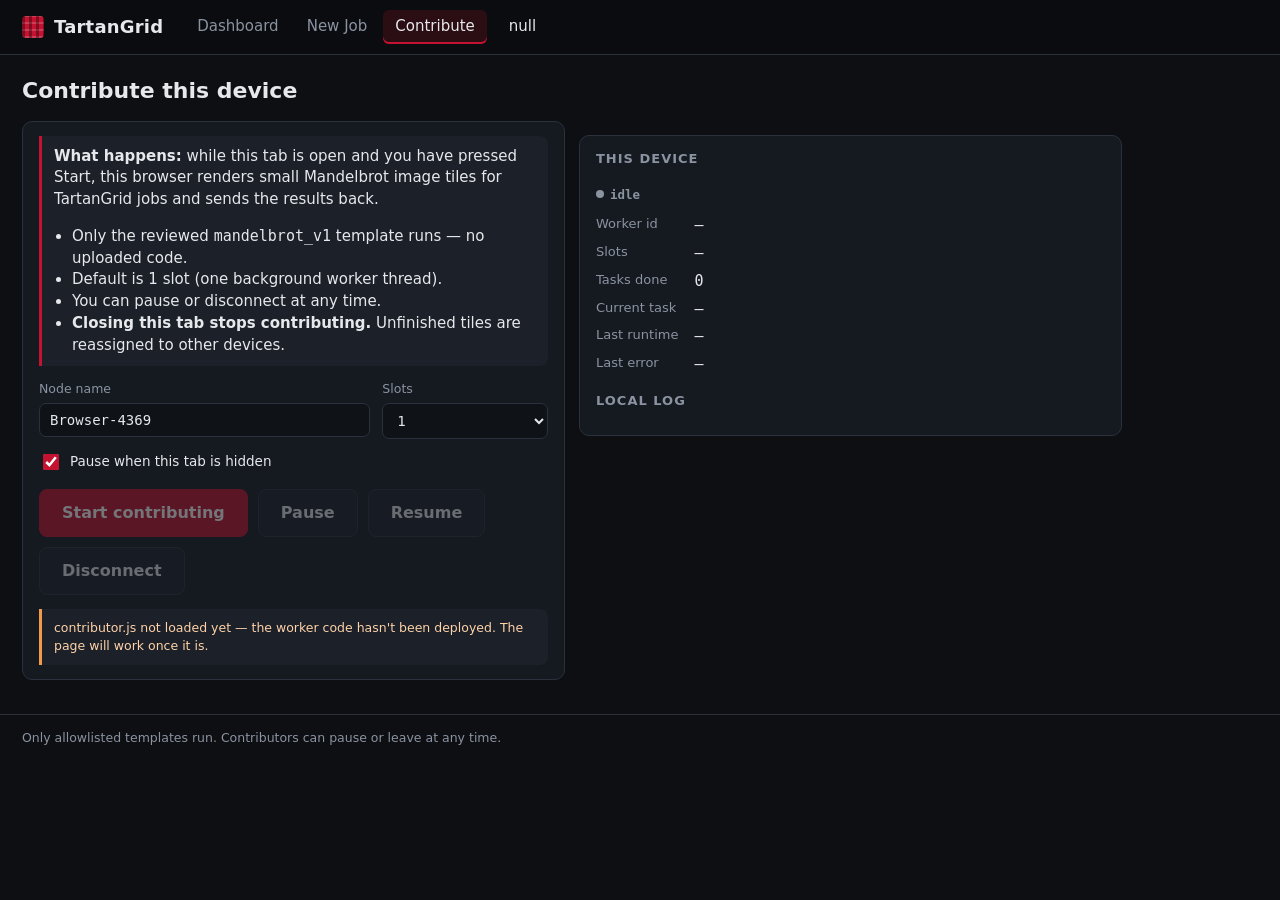
==== backend/static/contribute.html @ 4c3f1f61 "Add frontend pages (B): dashboard, new job, job detail, contribute Plain HTML/CSS/JS served from bac" ====
<!DOCTYPE html>
<html lang="en">
<head>
  <meta charset="utf-8">
  <meta name="viewport" content="width=device-width, initial-scale=1">
  <title>TartanGrid — Contribute</title>
  <link rel="icon" href="data:,">
  <link rel="stylesheet" href="style.css">
</head>
<body>
  <header class="site"></header>
  <main>
    <h1>Contribute this device</h1>
    <div class="contrib-layout">
      <section class="panel">
        <div class="note">
          <p style="margin-top:0"><strong>What happens:</strong> while this tab is open and you have pressed Start,
            this browser renders small Mandelbrot image tiles for TartanGrid jobs and sends the results back.</p>
          <ul style="margin:0; padding-left:18px">
            <li>Only the reviewed <span class="mono">mandelbrot_v1</span> template runs — no uploaded code.</li>
            <li>Default is 1 slot (one background worker thread).</li>
            <li>You can pause or disconnect at any time.</li>
            <li><strong>Closing this tab stops contributing.</strong> Unfinished tiles are reassigned to other devices.</li>
          </ul>
        </div>

        <div class="form-grid" style="grid-template-columns: 2fr 1fr; margin-top:14px">
          <div><label for="name">Node name</label><input type="text" id="name" maxlength="40" autocomplete="off"></div>
          <div><label for="slots">Slots</label>
            <select id="slots"><option>1</option><option>2</option><option>3</option><option>4</option></select></div>
        </div>
        <label class="check" style="margin-top:12px"><input type="checkbox" id="auto-pause" checked> Pause when this tab is hidden</label>
        <div class="note err small" id="form-err" style="margin-top:12px" hidden></div>

        <div class="btn-row" style="margin-top:16px">
          <button class="btn primary big" id="start">Start contributing</button>
          <button class="btn big" id="pause" disabled>Pause</button>
          <button class="btn big" id="resume" disabled>Resume</button>
          <button class="btn big" id="stop" disabled>Disconnect</button>
        </div>
        <div class="note warn small" id="not-loaded" style="margin-top:14px" hidden>contributor.js not loaded yet — the worker code hasn't been deployed. The page will work once it is.</div>
      </section>

      <section class="panel">
        <h2>This device</h2>
        <div class="state-big" id="state"><span class="status status-idle">idle</span></div>
        <dl class="kv" style="margin-top:12px">
          <dt>Worker id</dt><dd id="s-worker">—</dd>
          <dt>Slots</dt><dd id="s-slots">—</dd>
          <dt>Tasks done</dt><dd id="s-done">0</dd>
          <dt>Current task</dt><dd id="s-current">—</dd>
          <dt>Last runtime</dt><dd id="s-last">—</dd>
          <dt>Last error</dt><dd id="s-error">—</dd>
        </dl>
        <h2 style="margin-top:16px">Local log</h2>
        <ul class="local-log" id="log"></ul>
      </section>
    </div>
  </main>
  <footer class="site"></footer>

  <script src="common.js"></script>
  <script>
    "use strict";
    TG.renderChrome("contribute");

    // ---------- node name (remembered; storage may be unavailable) ----------
    const nameInput = TG.$("#name");
    let saved = null;
    try { saved = localStorage.getItem("tg_node_name"); } catch (_) {}
    nameInput.value = saved || "Browser-" + String(Math.floor(1000 + Math.random() * 9000));
    nameInput.addEventListener("change", () => { try { localStorage.setItem("tg_node_name", nameInput.value.trim()); } catch (_) {} });

    // ---------- load C's scripts (mock mode uses TG.MockContributor instead) ----------
    let Impl = null;
    function loadScript(src) {
      return new Promise((resolve) => {
        const s = document.createElement("script");
        s.src = src;
        s.onload = () => resolve(true);
        s.onerror = () => resolve(false);
        document.head.appendChild(s);
      });
    }
    const ready = (async () => {
      if (TG.MOCK) { Impl = TG.MockContributor; return; }
      await loadScript("mandelbrot_kernel.js");
      await loadScript("contributor.js");
      if (typeof window.TartanContributor === "function") Impl = window.TartanContributor;
      else TG.$("#not-loaded").hidden = false;
      setButtons();
    })();

    // ---------- state ----------
    let c = null;
    let state = "idle";
    let manualPause = false, autoPaused = false, busy = false;
    const logLines = [];

    function log(msg) {
      logLines.unshift(new Date().toLocaleTimeString([], { hour12: false }) + "  " + msg);
      logLines.length = Math.min(logLines.length, 20);
      TG.$("#log").replaceChildren(...logLines.map((l) => TG.el("li", null, l)));
    }

    function setButtons() {
      const can = !!Impl && !busy;
      TG.$("#start").disabled = !can || !["idle", "stopped", "error"].includes(state);
      TG.$("#pause").disabled = !can || state !== "running";
      TG.$("#resume").disabled = !can || state !== "paused";
      TG.$("#stop").disabled = !can || !["running", "paused", "connecting", "error"].includes(state) || !c;
      nameInput.disabled = TG.$("#slots").disabled = !["idle", "stopped", "error"].includes(state);
    }

    function onStatus(s) {
      state = s.state || state;
      TG.$("#state").replaceChildren(TG.statusBadge(state));
      TG.$("#s-worker").textContent = s.workerId || "—";
      TG.$("#s-slots").textContent = s.slots ?? "—";
      TG.$("#s-done").textContent = s.tasksDone ?? 0;
      TG.$("#s-current").textContent = s.currentTaskIds && s.currentTaskIds.length ? s.currentTaskIds.map((i) => "#" + i).join(", ") : "—";
      TG.$("#s-last").textContent = s.lastRuntimeMs != null ? (s.lastRuntimeMs / 1000).toFixed(2) + " s" : "—";
      TG.$("#s-error").textContent = s.lastError || "—";
      setButtons();
    }

    async function run(label, fn) {
      busy = true; setButtons();
      try { await fn(); }
      catch (e) {
        log(label + " failed: " + e.message);
        const err = TG.$("#form-err");
        err.textContent = label + " failed: " + e.message;
        err.hidden = false;
      }
      finally { busy = false; setButtons(); }
    }

    // ---------- buttons ----------
    TG.$("#start").addEventListener("click", () => run("Start", async () => {
      await ready;
      if (!Impl) return;
      const name = nameInput.value.trim();
      if (name.length < 1 || name.length > 40) throw new Error("Node name must be 1–40 characters.");
      try { localStorage.setItem("tg_node_name", name); } catch (_) {}
      TG.$("#form-err").hidden = true;
      manualPause = autoPaused = false;
      c = new Impl({ name, slots: parseInt(TG.$("#slots").value, 10) });   // fresh instance every Start
      c.on("status", onStatus);
      c.on("log", log);
      c.on("task_done", (e) => log(`task #${e.taskId} done in ${(e.runtimeMs / 1000).toFixed(2)}s`));
      log(`starting as "${name}"…`);
      await c.start();
      if (document.hidden && TG.$("#auto-pause").checked) await autoPause();
    }));
    TG.$("#pause").addEventListener("click", () => run("Pause", async () => { manualPause = true; autoPaused = false; await c.pause(); }));
    TG.$("#resume").addEventListener("click", () => run("Resume", async () => { manualPause = false; autoPaused = false; await c.resume(); }));
    TG.$("#stop").addEventListener("click", () => run("Disconnect", async () => { await c.stop(); }));

    // ---------- auto pause when hidden ----------
    async function autoPause() {
      if (!c || state !== "running" || manualPause) return;
      autoPaused = true;
      log("tab hidden → pausing");
      await c.pause();
    }
    document.addEventListener("visibilitychange", () => {
      if (!TG.$("#auto-pause").checked || !c) return;
      if (document.hidden) {
        autoPause().catch((e) => log("auto-pause failed: " + e.message));
      } else if (autoPaused && !manualPause && state === "paused") {
        autoPaused = false;
        log("tab visible → resuming");
        c.resume().catch((e) => log("auto-resume failed: " + e.message));
      }
    });

    setButtons();
  </script>
</body>
</html>
---- backend/static/style.css ----
/* TartanGrid — shared styles (owner: B). Dark console look, CMU red accent. */
:root {
  --bg: #0d0f12;
  --panel: #151920;
  --panel-2: #1b2029;
  --line: #2a313d;
  --text: #e6e8eb;
  --muted: #8b93a1;
  --red: #c41230;
  --red-soft: rgba(196, 18, 48, 0.18);
  --green: #3ccf7a;
  --yellow: #f2c94c;
  --orange: #f2994a;
  --grey: #6f7785;
  --dark-grey: #454b55;
  --mono: ui-monospace, "SF Mono", "Cascadia Mono", Menlo, Consolas, monospace;
  --sans: system-ui, -apple-system, "Segoe UI", Roboto, sans-serif;
  --radius: 10px;
}
* { box-sizing: border-box; }
html, body { margin: 0; background: var(--bg); color: var(--text); font: 15px/1.45 var(--sans); }
a { color: #ff6b81; text-decoration: none; }
a:hover { text-decoration: underline; }
code, .mono, .num { font-family: var(--mono); }
.num { font-variant-numeric: tabular-nums; }
.muted { color: var(--muted); }
.small { font-size: 12.5px; }
[hidden] { display: none !important; }

/* ---------- chrome ---------- */
header.site {
  display: flex; align-items: center; gap: 22px;
  padding: 10px 22px; border-bottom: 1px solid var(--line); background: #0a0c0f;
  position: sticky; top: 0; z-index: 10;
}
.brand { display: flex; align-items: center; gap: 10px; color: var(--text); font-weight: 700; font-size: 18px; letter-spacing: 0.2px; }
.brand:hover { text-decoration: none; }
.logo {
  width: 22px; height: 22px; border-radius: 4px;
  background:
    repeating-linear-gradient(90deg, rgba(0,0,0,.35) 0 3px, transparent 3px 7px),
    repeating-linear-gradient(0deg, rgba(255,255,255,.18) 0 2px, transparent 2px 7px),
    var(--red);
}
header.site nav { display: flex; gap: 4px; }
header.site nav a { color: var(--muted); padding: 6px 12px; border-radius: 6px; }
header.site nav a:hover { color: var(--text); background: var(--panel-2); text-decoration: none; }
header.site nav a.active { color: var(--text); background: var(--red-soft); box-shadow: inset 0 -2px 0 var(--red); }
.mock-badge {
  margin-left: auto; font: 700 11px var(--mono); letter-spacing: 1px; color: #111;
  background: var(--yellow); padding: 3px 8px; border-radius: 4px;
}
footer.site { padding: 14px 22px 22px; color: var(--muted); font-size: 12.5px; border-top: 1px solid var(--line); margin-top: 18px; }
main { padding: 16px 22px; max-width: 1500px; margin: 0 auto; }
h1 { font-size: 22px; margin: 4px 0 14px; }
h2 { font-size: 13px; margin: 0 0 10px; text-transform: uppercase; letter-spacing: 1px; color: var(--muted); font-weight: 600; }
.banner { background: rgba(242, 153, 74, 0.15); border: 1px solid var(--orange); color: #ffd2a8; padding: 8px 12px; border-radius: 8px; margin-bottom: 12px; white-space: pre-wrap; }

/* ---------- panels & layout ---------- */
.panel { background: var(--panel); border: 1px solid var(--line); border-radius: var(--radius); padding: 14px 16px; }
.panel + .panel { margin-top: 14px; }
.panel-head { display: flex; align-items: baseline; justify-content: space-between; gap: 10px; margin-bottom: 10px; }
.panel-head h2 { margin: 0; }
.grid-2 { display: grid; grid-template-columns: minmax(0, 1.25fr) minmax(0, 1fr); gap: 14px; align-items: start; }
.stack > * + * { margin-top: 14px; }

.cards { display: grid; grid-template-columns: repeat(5, minmax(0, 1fr)); gap: 12px; margin-bottom: 14px; }
.card { background: var(--panel); border: 1px solid var(--line); border-radius: var(--radius); padding: 12px 14px; }
.card .label { color: var(--muted); font-size: 12px; text-transform: uppercase; letter-spacing: .8px; }
.card .value { font: 700 30px/1.15 var(--mono); margin-top: 4px; }
.card.accent { border-color: rgba(196, 18, 48, .6); background: linear-gradient(180deg, var(--red-soft), var(--panel) 70%); }

/* ---------- tables ---------- */
table { width: 100%; border-collapse: collapse; }
th { text-align: left; color: var(--muted); font-weight: 600; font-size: 12px; text-transform: uppercase; letter-spacing: .6px; padding: 6px 8px; border-bottom: 1px solid var(--line); }
td { padding: 7px 8px; border-bottom: 1px solid #20262f; vertical-align: middle; }
tr:last-child td { border-bottom: none; }
td.num, th.num { text-align: right; }
.empty { color: var(--muted); padding: 14px 8px; text-align: center; }

/* ---------- badges ---------- */
.badge { display: inline-block; font: 700 10.5px var(--mono); letter-spacing: .8px; padding: 2px 7px; border-radius: 4px; vertical-align: 1px; }
.type-browser { background: #d7dbe0; color: #1b1f24; }
.type-native { background: var(--red); color: #fff; }
.status { display: inline-flex; align-items: center; gap: 6px; font: 600 12.5px var(--mono); }
.status::before { content: ""; width: 8px; height: 8px; border-radius: 50%; background: currentColor; }
.status-online, .status-completed, .status-running { color: var(--green); }
.status-paused, .status-queued { color: var(--yellow); }
.status-offline { color: var(--grey); }
.status-left, .status-cancelled { color: var(--dark-grey); }
.status-failed { color: var(--orange); }
.status-connecting, .status-idle, .status-stopped { color: var(--muted); }
.status-error { color: var(--orange); }
.dot { display: inline-block; width: 10px; height: 10px; border-radius: 50%; flex: none; vertical-align: -1px; }
.dot-empty { background: transparent; }

/* ---------- event feed ---------- */
.events { list-style: none; margin: 0; padding: 0; max-height: 360px; overflow-y: auto; font: 12.5px/1.4 var(--mono); }
.events.tall { max-height: 460px; }
.ev { display: grid; grid-template-columns: 66px 124px 12px 1fr; gap: 8px; align-items: center; padding: 4px 6px; border-radius: 5px; }
.ev + .ev { border-top: 1px solid #1d222a; }
.ev-time { color: var(--muted); }
.ev-type { color: #aeb5c1; overflow: hidden; text-overflow: ellipsis; white-space: nowrap; }
.ev-msg { overflow-wrap: anywhere; }
.ev-alert .ev-type, .ev-alert .ev-msg { color: var(--orange); }
.ev-good .ev-type { color: var(--green); }
.ev-reassigned .ev-type { color: #111; background: var(--orange); border-radius: 3px; padding: 0 4px; font-weight: 700; justify-self: start; }
.flash { animation: flash 1.6s ease-out 1; }
@keyframes flash {
  0% { background: rgba(242, 153, 74, .55); }
  100% { background: transparent; }
}

/* ---------- forms & buttons ---------- */
label { display: block; font-size: 12.5px; color: var(--muted); margin-bottom: 4px; }
input[type=text], input[type=number], select, textarea {
  width: 100%; background: #0f1217; color: var(--text); border: 1px solid var(--line); border-radius: 7px;
  padding: 8px 10px; font: 14px var(--mono);
}
textarea { font-family: var(--sans); min-height: 76px; resize: vertical; }
input:focus, select:focus, textarea:focus { outline: none; border-color: var(--red); box-shadow: 0 0 0 2px var(--red-soft); }
.check { display: flex; align-items: center; gap: 8px; color: var(--text); font-size: 13.5px; margin: 0; cursor: pointer; }
.check input { accent-color: var(--red); width: 16px; height: 16px; }
.btn {
  display: inline-flex; align-items: center; justify-content: center; gap: 6px;
  background: var(--panel-2); color: var(--text); border: 1px solid var(--line); border-radius: 8px;
  padding: 9px 16px; font: 600 14px var(--sans); cursor: pointer;
}
.btn:hover:not(:disabled) { border-color: #48505e; background: #222834; }
.btn:disabled { opacity: .4; cursor: not-allowed; }
.btn.primary { background: var(--red); border-color: var(--red); color: #fff; }
.btn.primary:hover:not(:disabled) { background: #d8173a; }
.btn.big { padding: 13px 22px; font-size: 16px; min-height: 48px; }
.btn-row { display: flex; flex-wrap: wrap; gap: 10px; }
.form-grid { display: grid; grid-template-columns: repeat(4, minmax(0, 1fr)); gap: 12px; }
.note { border-left: 3px solid var(--red); background: var(--panel-2); padding: 10px 12px; border-radius: 0 8px 8px 0; }
.note.ai { border-left-color: #7aa7ff; }
.note.warn { border-left-color: var(--orange); color: #ffd2a8; white-space: pre-wrap; }
.note.err { border-left-color: var(--orange); background: rgba(242, 153, 74, .1); color: #ffd2a8; white-space: pre-wrap; }
.kv { display: grid; grid-template-columns: max-content 1fr; gap: 6px 16px; margin: 0; }
.kv dt { color: var(--muted); font-size: 13px; }
.kv dd { margin: 0; font-family: var(--mono); overflow-wrap: anywhere; }

/* ---------- connectors ---------- */
.connectors { list-style: none; margin: 0; padding: 0; }
.connectors li { display: flex; justify-content: space-between; gap: 10px; padding: 6px 0; border-bottom: 1px solid #20262f; font-size: 13.5px; }
.connectors li:last-child { border-bottom: none; }
.conn-on { color: var(--green); font-family: var(--mono); }
.conn-none { color: var(--yellow); font-family: var(--mono); }
.conn-planned { color: var(--grey); font-family: var(--mono); }

/* ---------- job page ---------- */
.job-layout { display: grid; grid-template-columns: minmax(0, 1fr) 360px; gap: 14px; align-items: start; }
.canvas-wrap { position: relative; width: 100%; background: #000; border-radius: 8px; overflow: hidden; border: 1px solid var(--line); }
.canvas-wrap canvas { display: block; width: 100%; height: auto; }
.canvas-wrap canvas.overlay { position: absolute; inset: 0; height: 100%; pointer-events: none; }
.progress { height: 12px; background: #0f1217; border: 1px solid var(--line); border-radius: 7px; overflow: hidden; }
.progress > div { height: 100%; width: 0; background: linear-gradient(90deg, #8e0c22, var(--red)); transition: width .4s; }
.counts { display: grid; grid-template-columns: repeat(4, 1fr); gap: 6px; margin-top: 10px; text-align: center; }
.counts div { background: var(--panel-2); border-radius: 6px; padding: 6px 4px; }
.counts b { display: block; font: 700 18px var(--mono); }
.counts span { color: var(--muted); font-size: 11px; text-transform: uppercase; letter-spacing: .6px; }
.legend { list-style: none; margin: 8px 0 0; padding: 0; }
.legend li { display: flex; align-items: center; gap: 8px; padding: 4px 0; font-size: 13.5px; }
.legend li .num { margin-left: auto; }
.big-num { font: 700 26px var(--mono); }
.speedup { font: 700 34px var(--mono); color: var(--green); }
.speedup.slow { color: var(--orange); }

/* ---------- contribute ---------- */
.contrib-layout { display: grid; grid-template-columns: minmax(0, 1fr) minmax(0, 1fr); gap: 14px; align-items: start; max-width: 1100px; }
.local-log { list-style: none; margin: 0; padding: 0; font: 12.5px/1.5 var(--mono); max-height: 260px; overflow-y: auto; }
.local-log li { padding: 2px 0; border-bottom: 1px solid #1d222a; overflow-wrap: anywhere; }
.state-big { font: 700 22px var(--mono); }

/* ---------- responsive ---------- */
@media (max-width: 1100px) {
  .grid-2, .job-layout, .contrib-layout { grid-template-columns: 1fr; }
  .cards { grid-template-columns: repeat(3, minmax(0, 1fr)); }
  .form-grid { grid-template-columns: repeat(2, minmax(0, 1fr)); }
}
@media (max-width: 640px) {
  main { padding: 12px; }
  header.site { flex-wrap: wrap; gap: 10px; padding: 10px 12px; }
  .cards { grid-template-columns: repeat(2, minmax(0, 1fr)); }
  .card .value { font-size: 24px; }
  .form-grid { grid-template-columns: 1fr 1fr; }
  .ev { grid-template-columns: 58px 1fr; }
  .ev .dot { display: none; }
  .ev-msg { grid-column: 1 / -1; }
  .btn-row .btn { flex: 1 1 45%; }
}
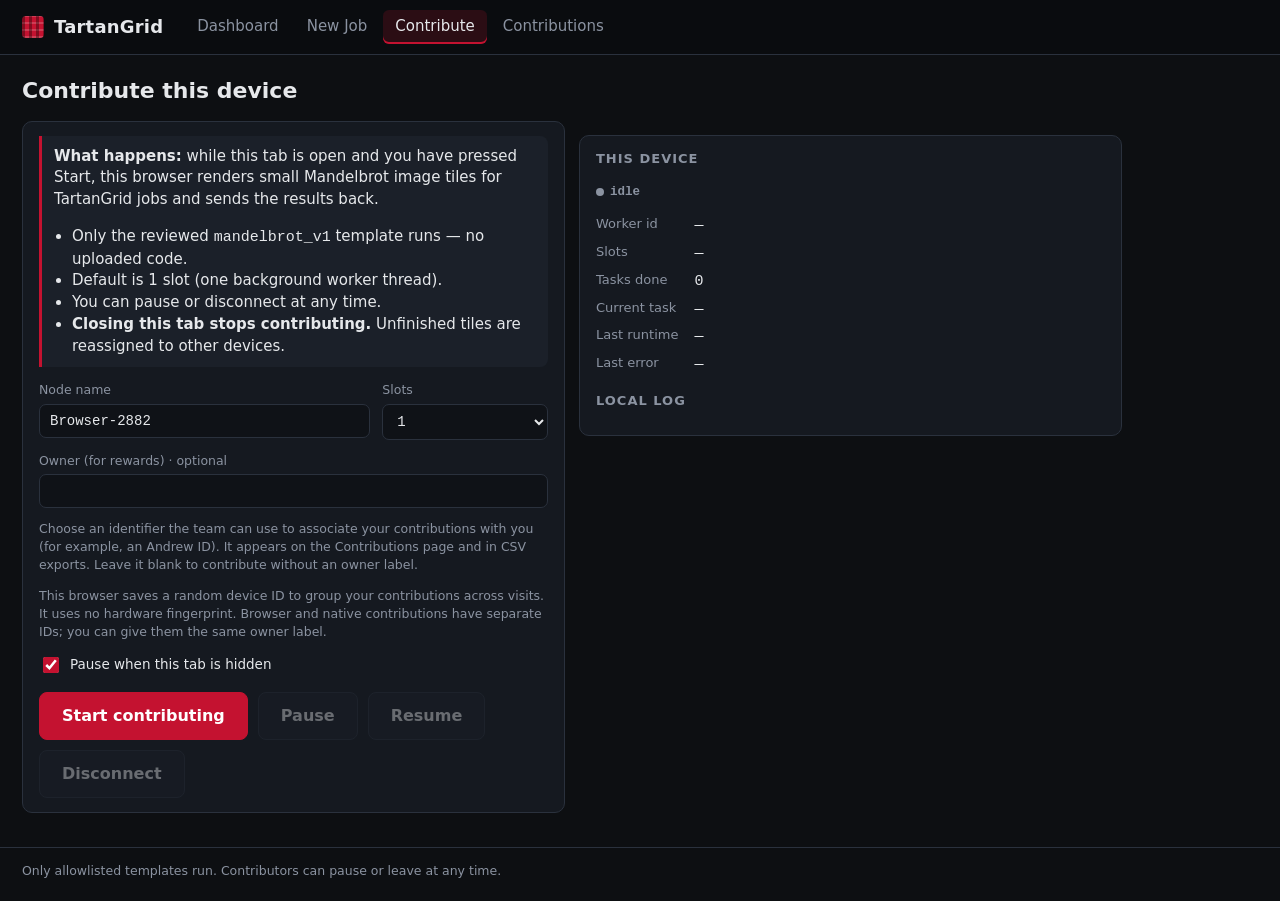
==== commit 10b5b775: "feat: track verified contributions by persistent device identity" ====
--- a/backend/static/contribute.html
+++ b/backend/static/contribute.html
@@ -29,6 +29,14 @@
           <div><label for="slots">Slots</label>
             <select id="slots"><option>1</option><option>2</option><option>3</option><option>4</option></select></div>
         </div>
+        <div style="margin-top:12px">
+          <label for="owner">Owner (for rewards) · optional</label>
+          <input type="text" id="owner" maxlength="40" autocomplete="off" aria-describedby="owner-help">
+          <p class="muted small" id="owner-help">Choose an identifier the team can use to associate your contributions with you (for example, an Andrew ID).
+            It appears on the Contributions page and in CSV exports. Leave it blank to contribute without an owner label.</p>
+        </div>
+        <p class="muted small">This browser saves a random device ID to group your contributions across visits. It uses no hardware fingerprint.
+          Browser and native contributions have separate IDs; you can give them the same owner label.</p>
         <label class="check" style="margin-top:12px"><input type="checkbox" id="auto-pause" checked> Pause when this tab is hidden</label>
         <div class="note err small" id="form-err" style="margin-top:12px" hidden></div>
 
@@ -70,6 +78,9 @@
     try { saved = localStorage.getItem("tg_node_name"); } catch (_) {}
     nameInput.value = saved || "Browser-" + String(Math.floor(1000 + Math.random() * 9000));
     nameInput.addEventListener("change", () => { try { localStorage.setItem("tg_node_name", nameInput.value.trim()); } catch (_) {} });
+    const ownerInput = TG.$("#owner");
+    try { ownerInput.value = localStorage.getItem("tg_owner") || ""; } catch (_) {}
+    ownerInput.addEventListener("change", () => { try { localStorage.setItem("tg_owner", ownerInput.value.trim()); } catch (_) {} });
 
     // ---------- load C's scripts (mock mode uses TG.MockContributor instead) ----------
     let Impl = null;
@@ -109,7 +120,7 @@
       TG.$("#pause").disabled = !can || state !== "running";
       TG.$("#resume").disabled = !can || state !== "paused";
       TG.$("#stop").disabled = !can || !["running", "paused", "connecting", "error"].includes(state) || !c;
-      nameInput.disabled = TG.$("#slots").disabled = !["idle", "stopped", "error"].includes(state);
+      nameInput.disabled = ownerInput.disabled = TG.$("#slots").disabled = !["idle", "stopped", "error"].includes(state);
     }
 
     function onStatus(s) {
@@ -142,10 +153,13 @@
       if (!Impl) return;
       const name = nameInput.value.trim();
       if (name.length < 1 || name.length > 40) throw new Error("Node name must be 1–40 characters.");
+      const owner = ownerInput.value.trim();
+      if (Array.from(owner).length > 40) throw new Error("Owner must be at most 40 characters.");
       try { localStorage.setItem("tg_node_name", name); } catch (_) {}
+      try { localStorage.setItem("tg_owner", owner); } catch (_) {}
       TG.$("#form-err").hidden = true;
       manualPause = autoPaused = false;
-      c = new Impl({ name, slots: parseInt(TG.$("#slots").value, 10) });   // fresh instance every Start
+      c = new Impl({ name, slots: parseInt(TG.$("#slots").value, 10), owner: owner || null });   // fresh instance every Start
       c.on("status", onStatus);
       c.on("log", log);
       c.on("task_done", (e) => log(`task #${e.taskId} done in ${(e.runtimeMs / 1000).toFixed(2)}s`));
--- a/backend/static/style.css
+++ b/backend/static/style.css
@@ -42,7 +42,7 @@
     repeating-linear-gradient(0deg, rgba(255,255,255,.18) 0 2px, transparent 2px 7px),
     var(--red);
 }
-header.site nav { display: flex; gap: 4px; }
+header.site nav { display: flex; gap: 4px; flex-wrap: wrap; }
 header.site nav a { color: var(--muted); padding: 6px 12px; border-radius: 6px; }
 header.site nav a:hover { color: var(--text); background: var(--panel-2); text-decoration: none; }
 header.site nav a.active { color: var(--text); background: var(--red-soft); box-shadow: inset 0 -2px 0 var(--red); }
@@ -57,12 +57,13 @@
 .banner { background: rgba(242, 153, 74, 0.15); border: 1px solid var(--orange); color: #ffd2a8; padding: 8px 12px; border-radius: 8px; margin-bottom: 12px; white-space: pre-wrap; }
 
 /* ---------- panels & layout ---------- */
-.panel { background: var(--panel); border: 1px solid var(--line); border-radius: var(--radius); padding: 14px 16px; }
+.panel { background: var(--panel); border: 1px solid var(--line); border-radius: var(--radius); padding: 14px 16px; min-width: 0; }
 .panel + .panel { margin-top: 14px; }
-.panel-head { display: flex; align-items: baseline; justify-content: space-between; gap: 10px; margin-bottom: 10px; }
+.panel-head { display: flex; flex-wrap: wrap; align-items: baseline; justify-content: space-between; gap: 10px; margin-bottom: 10px; }
 .panel-head h2 { margin: 0; }
 .grid-2 { display: grid; grid-template-columns: minmax(0, 1.25fr) minmax(0, 1fr); gap: 14px; align-items: start; }
 .stack > * + * { margin-top: 14px; }
+.stack { min-width: 0; }
 
 .cards { display: grid; grid-template-columns: repeat(5, minmax(0, 1fr)); gap: 12px; margin-bottom: 14px; }
 .card { background: var(--panel); border: 1px solid var(--line); border-radius: var(--radius); padding: 12px 14px; }
@@ -72,6 +73,7 @@
 
 /* ---------- tables ---------- */
 table { width: 100%; border-collapse: collapse; }
+.table-scroll { overflow-x: auto; max-width: 100%; }
 th { text-align: left; color: var(--muted); font-weight: 600; font-size: 12px; text-transform: uppercase; letter-spacing: .6px; padding: 6px 8px; border-bottom: 1px solid var(--line); }
 td { padding: 7px 8px; border-bottom: 1px solid #20262f; vertical-align: middle; }
 tr:last-child td { border-bottom: none; }
@@ -113,7 +115,7 @@
 
 /* ---------- forms & buttons ---------- */
 label { display: block; font-size: 12.5px; color: var(--muted); margin-bottom: 4px; }
-input[type=text], input[type=number], select, textarea {
+input[type=text], input[type=number], input[type=datetime-local], select, textarea {
   width: 100%; background: #0f1217; color: var(--text); border: 1px solid var(--line); border-radius: 7px;
   padding: 8px 10px; font: 14px var(--mono);
 }
@@ -133,6 +135,7 @@
 .btn.big { padding: 13px 22px; font-size: 16px; min-height: 48px; }
 .btn-row { display: flex; flex-wrap: wrap; gap: 10px; }
 .form-grid { display: grid; grid-template-columns: repeat(4, minmax(0, 1fr)); gap: 12px; }
+.preset-picker { width: 280px; max-width: 100%; }
 .note { border-left: 3px solid var(--red); background: var(--panel-2); padding: 10px 12px; border-radius: 0 8px 8px 0; }
 .note.ai { border-left-color: #7aa7ff; }
 .note.warn { border-left-color: var(--orange); color: #ffd2a8; white-space: pre-wrap; }
@@ -173,6 +176,45 @@
 .local-log li { padding: 2px 0; border-bottom: 1px solid #1d222a; overflow-wrap: anywhere; }
 .state-big { font: 700 22px var(--mono); }
 
+/* ---------- device contributions ---------- */
+.sr-only { position: absolute; width: 1px; height: 1px; padding: 0; margin: -1px; overflow: hidden; clip-path: inset(50%); white-space: nowrap; border: 0; }
+.contributions-heading { align-items: center; flex-wrap: wrap; }
+.contributions-heading p { margin-top: 0; }
+.contribution-filters { display: flex; align-items: end; flex-wrap: wrap; gap: 14px; }
+.contribution-filters > div:first-child { min-width: 170px; }
+.custom-range { display: flex; align-items: end; flex-wrap: wrap; gap: 12px; }
+.custom-range > div { min-width: 0; }
+.contribution-totals { grid-template-columns: repeat(3, minmax(0, 1fr)); margin-top: 14px; }
+.contribution-totals .value { overflow-wrap: anywhere; font-size: clamp(20px, 3vw, 30px); }
+.contributions-table { table-layout: fixed; }
+.contributions-table th:first-child { width: 6%; }
+.contributions-table th:nth-child(2) { width: 23%; }
+.contributions-table th:nth-child(5) { width: 8%; }
+.contributions-table td { overflow-wrap: anywhere; }
+.contributions-table .verified-credit { font-weight: 700; }
+.device-label > div + div { margin-top: 4px; }
+.type-tags { display: flex; flex-wrap: wrap; gap: 4px; }
+.share-cell .progress { height: 8px; margin-top: 5px; }
+.top-contributors { list-style: none; margin: 0; padding: 0; }
+.top-contributors li[data-device-id] { display: grid; grid-template-columns: 18px 10px minmax(0, 1fr) minmax(0, auto); gap: 9px; align-items: center; padding: 10px 0; }
+.top-contributors li + li { border-top: 1px solid var(--line); }
+.contributor-name { overflow-wrap: anywhere; }
+.contributor-name > span { display: block; }
+.contributor-credit { text-align: right; overflow-wrap: anywhere; }
+.contributor-credit > span { display: block; }
+.btn[aria-disabled="true"] { opacity: .4; cursor: not-allowed; }
+
+@media (max-width: 900px) {
+  .contributions-table, .contributions-table tbody { display: block; }
+  .contributions-table thead { position: absolute; width: 1px; height: 1px; overflow: hidden; clip-path: inset(50%); }
+  .contributions-table tr { display: block; padding: 10px 0; border-bottom: 1px solid var(--line); }
+  .contributions-table tr:last-child { border-bottom: none; }
+  .contributions-table td { display: grid; grid-template-columns: minmax(88px, 30%) minmax(0, 1fr); gap: 12px; border: 0; padding: 5px 0; text-align: left; }
+  .contributions-table td::before { content: attr(data-label); color: var(--muted); font: 12.5px var(--sans); }
+  .contributions-table td.empty { display: block; }
+  .contributions-table td.empty::before { content: none; }
+}
+
 /* ---------- responsive ---------- */
 @media (max-width: 1100px) {
   .grid-2, .job-layout, .contrib-layout { grid-template-columns: 1fr; }
@@ -189,4 +231,7 @@
   .ev .dot { display: none; }
   .ev-msg { grid-column: 1 / -1; }
   .btn-row .btn { flex: 1 1 45%; }
-}
+  header.site nav a { padding: 6px 8px; }
+  .contribution-filters, .custom-range { display: grid; grid-template-columns: minmax(0, 1fr); width: 100%; }
+  .contribution-totals { grid-template-columns: minmax(0, 1fr); }
+}
